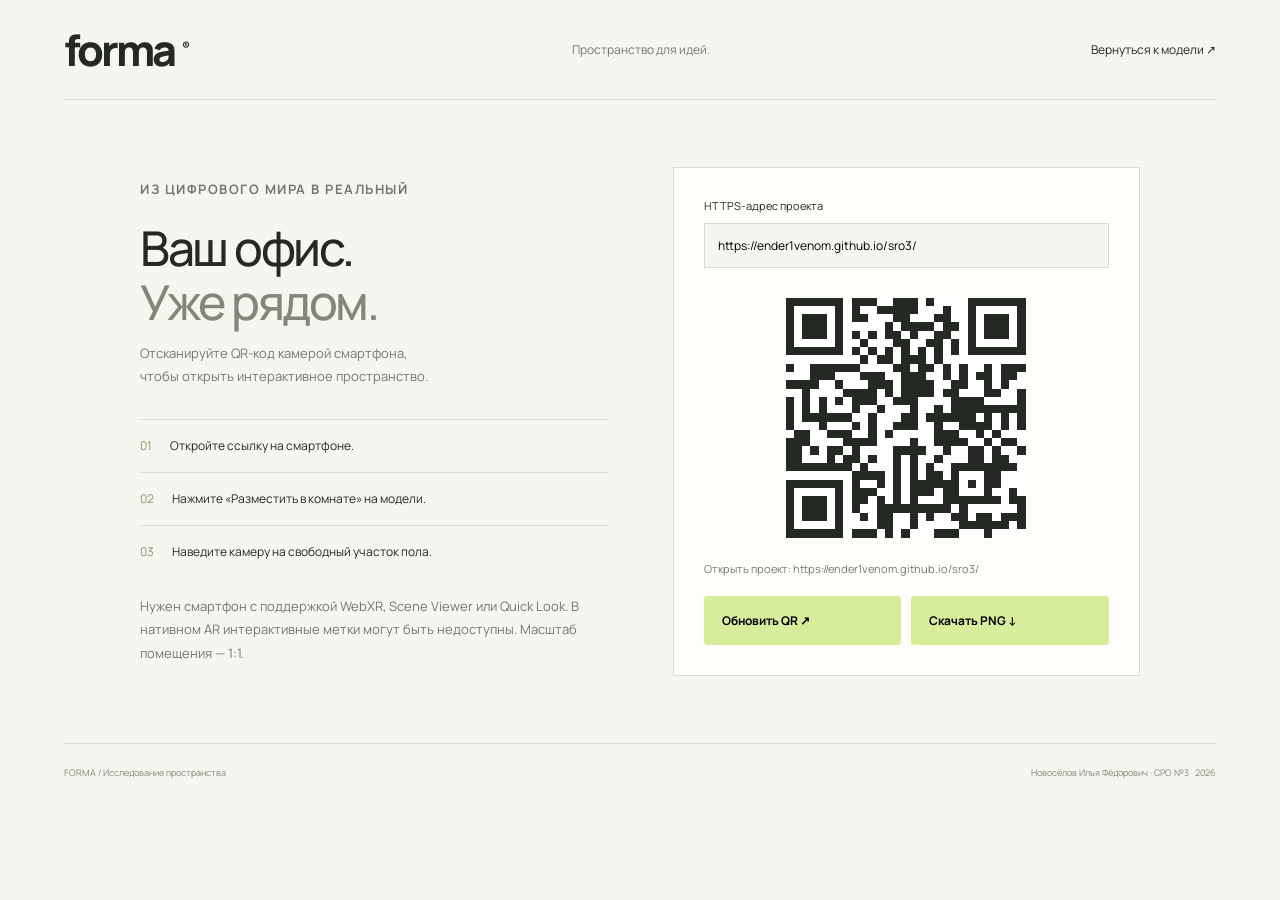
==== qr.html @ efaa91f0 "Redesign FORMA AR office for SRO 3" ====
<!doctype html><html lang="ru"><head><meta charset="utf-8"><meta name="viewport" content="width=device-width,initial-scale=1"><title>FORMA — открыть в AR · СРО 3</title><link rel="stylesheet" href="styles.css"><script defer src="vendor/qrcode.min.js"></script><script defer src="qr.js"></script></head><body><header><a class="brand" href="index.html">forma<sup>®</sup></a><span class="tagline">Пространство для идей.</span><a href="index.html">Вернуться к модели ↗</a></header><main><section class="qr-layout"><div><p class="eyebrow">ИЗ ЦИФРОВОГО МИРА В РЕАЛЬНЫЙ</p><h1>Ваш офис.<br><span>Уже рядом.</span></h1><p>Отсканируйте QR-код камерой смартфона,<br>чтобы открыть интерактивное пространство.</p><ol class="steps"><li><span>01</span>Откройте ссылку на смартфоне.</li><li><span>02</span>Нажмите «Разместить в комнате» на модели.</li><li><span>03</span>Наведите камеру на свободный участок пола.</li></ol><p>Нужен смартфон с поддержкой WebXR, Scene Viewer или Quick Look. В нативном AR интерактивные метки могут быть недоступны. Масштаб помещения — 1:1.</p></div><div class="qr-card"><label for="url">HTTPS-адрес проекта</label><input id="url" type="url" spellcheck="false" value="https://ender1venom.github.io/sro3/"><div id="qrcode" aria-label="QR-код для открытия проекта"></div><p id="message" role="status"></p><div class="qr-actions"><button class="primary" id="generate">Обновить QR ↗</button><button class="primary" id="save" disabled>Скачать PNG ↓</button></div></div></section></main><footer><span>FORMA / Исследование пространства</span><span>Новосёлов Илья Фёдорович · СРО №3 · 2026</span></footer></body></html>
---- styles.css ----
@import url('https://fonts.googleapis.com/css2?family=Manrope:wght@400;500;600;700;800&display=swap');
:root{--paper:#f6f5f0;--ink:#252923;--muted:#74786e;--line:#d9dcd1;--lime:#d8ed9c}*{box-sizing:border-box}body{margin:0;background:var(--paper);color:var(--ink);font-family:Manrope,Arial,sans-serif}button,input{font:inherit}a{color:inherit;text-decoration:none}button{cursor:pointer}button:focus-visible,a:focus-visible,input:focus-visible{outline:3px solid #638a32;outline-offset:5px}header{height:100px;margin:0 5%;display:flex;align-items:center;justify-content:space-between;border-bottom:1px solid var(--line);font-size:12px}.brand{font-weight:800;font-size:43px;letter-spacing:-3px}.brand sup{font-size:12px;letter-spacing:0;margin-left:8px}.tagline{color:var(--muted)}main{max-width:1600px;margin:auto;padding:0 5%}.intro{display:flex;justify-content:space-between;align-items:flex-end;padding:45px 0 36px}.eyebrow{font-size:9px;letter-spacing:1.5px;font-weight:700}h1{font-size:clamp(32px,3.6vw,60px);letter-spacing:-2.5px;line-height:1.12;margin:20px 0 0;font-weight:500}h1 span{color:#818779}.intro-copy{font-size:12px;line-height:1.8;color:#6d7367;margin:0 0 4px 25px}.workspace{display:grid;grid-template-columns:minmax(0,1fr) 340px;border:1px solid var(--line);border-radius:3px;overflow:hidden}.scene{position:relative;background:radial-gradient(ellipse at 45% 45%,#fafbf4,#e5e9dc);min-width:0}.scene-top{position:absolute;top:24px;left:25px;right:25px;display:flex;justify-content:space-between;align-items:center;z-index:1;pointer-events:none;font-size:9px;letter-spacing:1.5px;color:#707b66}.pill{border:1px solid #a8b29d;border-radius:30px;padding:8px 12px}model-viewer{display:block;width:100%;height:590px;--poster-color:transparent}.hotspot{border:1px solid white;width:33px;height:33px;border-radius:50%;background:#303c2a;color:white;font-size:10px;box-shadow:0 0 0 5px #ffffff55}.hotspot:hover,.hotspot.active{background:var(--lime);color:var(--ink)}.scene-bottom{position:absolute;bottom:20px;left:25px;right:22px;display:flex;align-items:center;justify-content:space-between;pointer-events:none}.scene-bottom span{font-size:10px;color:#5e6955}#reset{pointer-events:auto;border:1px solid #bec8b2;background:#f8faf1cc;width:38px;height:38px;border-radius:50%;font-size:24px}aside{padding:29px 27px;background:#fffefa;border-left:1px solid var(--line);display:flex;flex-direction:column}.panel-heading{display:flex;justify-content:space-between;align-items:center;font-size:11px}h2{font-size:26px;line-height:1.25;letter-spacing:-1px;font-weight:500;margin:24px 0 12px}.muted{font-size:12px;line-height:1.7;color:var(--muted);margin:0 0 24px}.object{width:100%;display:flex;align-items:center;gap:17px;padding:15px 10px;border:0;border-top:1px solid var(--line);background:transparent;text-align:left;font-size:12px}.object span{font-size:10px;color:#737e64}.object b{margin-left:auto;font-size:18px;font-weight:400}.object.active{background:#eff3e7}.object-list{border-bottom:1px solid var(--line)}.object-info{margin-top:18px}.object-info .eyebrow{font-size:8px;color:#7c866e;letter-spacing:1.2px}h3{font-size:15px;font-weight:600;margin:10px 0}.object-info>p:last-child{font-size:12px;line-height:1.7;color:#73786c;margin:0 0 18px}.primary{display:flex;align-items:center;justify-content:space-between;background:var(--lime);border:0;border-radius:3px;font-size:12px;font-weight:700;padding:16px 18px}.primary:hover{background:#c9e28b}.phone-link{margin-top:auto}.ar-note{text-align:center;font-size:9px;color:#818877;margin:10px 0 0}.ar-button{position:absolute;bottom:75px;left:25px}.swatches{display:flex;gap:12px;margin:12px 0 20px}.swatch{width:25px;height:25px;background:var(--color);border:3px solid white;border-radius:50%;outline:1px solid #d3d9c9}.swatch.selected{outline:2px solid #424c37}.color-label{font-size:10px;display:flex;justify-content:space-between}.specs{display:grid;grid-template-columns:1fr 1.5fr 1fr 1.7fr;padding:30px 0 34px}.specs>div{padding-left:24px;border-left:1px solid var(--line)}.specs>div:first-child{padding-left:0;border:0}.specs span{font-size:9px;letter-spacing:1.3px;color:#7d8474}.specs p{font-size:27px;margin:13px 0 0;letter-spacing:-1px}.specs small{font-size:12px;letter-spacing:0;color:#7b8272}.specs .guide p{font-size:11px;letter-spacing:0;line-height:1.8}footer{margin:0 5%;padding:22px 0;border-top:1px solid var(--line);display:flex;justify-content:space-between;font-size:9px;color:#818877}.qr-layout{max-width:1000px;margin:65px auto;display:grid;grid-template-columns:1fr 1fr;gap:65px;align-items:center}.qr-layout h1{font-size:48px}.qr-layout p{font-size:13px;line-height:1.8;color:var(--muted)}.qr-card{padding:30px;background:#fffefa;border:1px solid var(--line)}.qr-card label{display:block;font-size:11px;margin-bottom:10px}.qr-card input{width:100%;padding:13px;border:1px solid var(--line);background:var(--paper);font-size:12px}.qr-actions{display:flex;gap:10px;margin-top:18px}.qr-actions button{flex:1}.qr-actions button:disabled{opacity:.45;cursor:default}#qrcode{display:flex;justify-content:center;min-height:260px;align-items:center;margin-top:20px}#qrcode img{max-width:100%}.qr-card #message{font-size:11px;overflow-wrap:anywhere}.steps{padding:0;list-style:none;margin-top:30px}.steps li{padding:16px 0;border-top:1px solid var(--line);font-size:12px;line-height:1.7}.steps span{margin-right:18px;color:#87966f}@media(max-width:1000px){.workspace{grid-template-columns:minmax(0,1fr) 300px}aside{padding:24px 20px}model-viewer{height:610px}.specs{grid-template-columns:1fr 1.5fr 1fr}.guide{display:none}}@media(max-width:700px){header{height:78px;font-size:10px}.brand{font-size:35px}.tagline{display:none}.intro{padding:32px 0 26px}.intro-copy{display:none}h1{letter-spacing:-1.5px;font-size:34px}.eyebrow{font-size:8px}.workspace{grid-template-columns:1fr}.scene-top{top:18px;left:18px;right:18px;font-size:7px}model-viewer{height:400px}aside{border-left:0;border-top:1px solid var(--line);padding:24px}aside h2 br,.muted br{display:none}.specs{gap:10px;padding:25px 0}.specs>div{padding-left:12px}.specs p{font-size:19px}.specs span{font-size:7px;letter-spacing:.5px}.specs small{display:block;font-size:10px;margin-top:5px}footer{gap:20px;line-height:1.8}footer span:last-child{text-align:right}.qr-layout{grid-template-columns:1fr;gap:25px;margin:35px auto}.qr-layout h1{font-size:38px}.qr-card{padding:22px}}
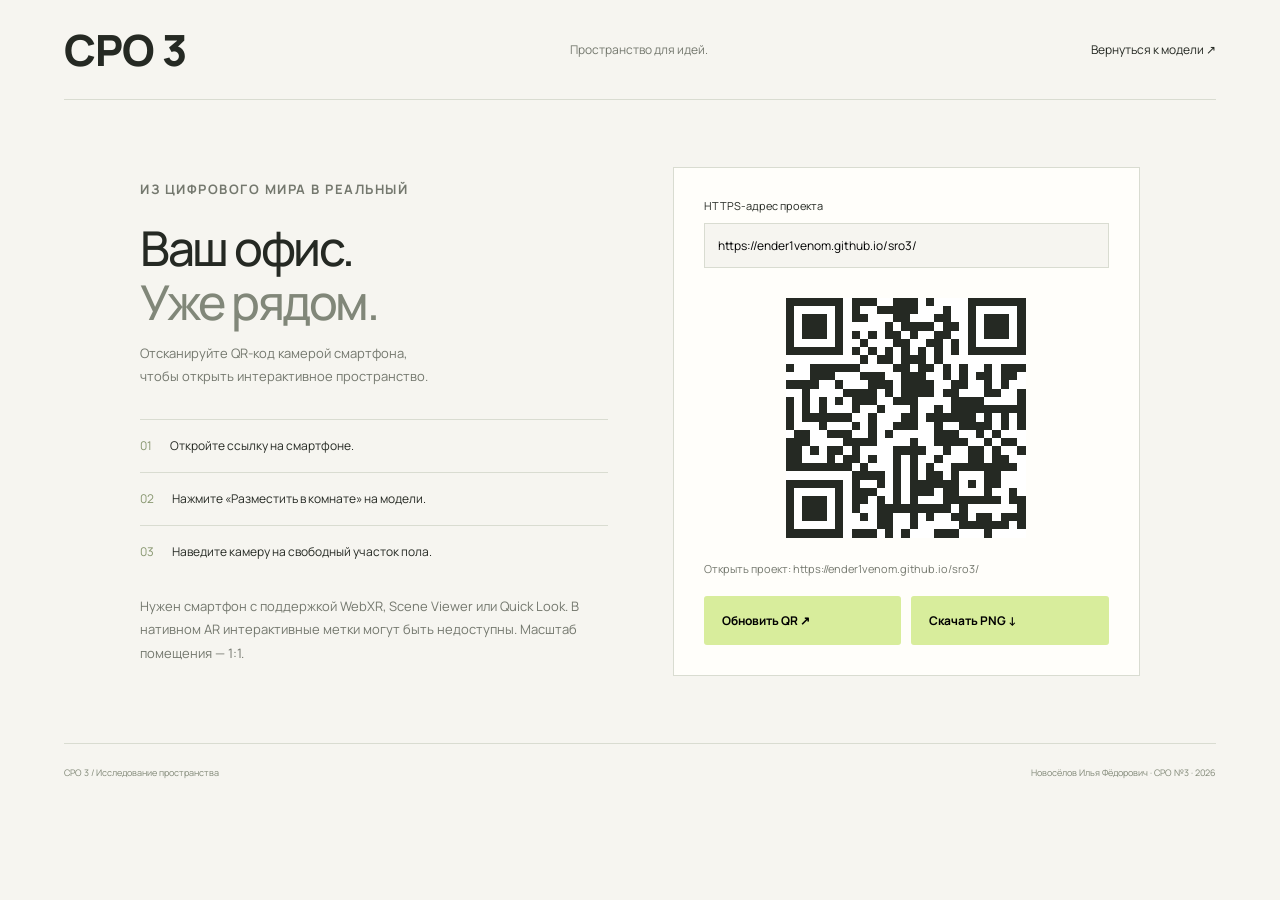
==== commit 259bbeca: "Rename site branding to SRO 3" ====
--- a/qr.html
+++ b/qr.html
@@ -1 +1 @@
-<!doctype html><html lang="ru"><head><meta charset="utf-8"><meta name="viewport" content="width=device-width,initial-scale=1"><title>FORMA — открыть в AR · СРО 3</title><link rel="stylesheet" href="styles.css"><script defer src="vendor/qrcode.min.js"></script><script defer src="qr.js"></script></head><body><header><a class="brand" href="index.html">forma<sup>®</sup></a><span class="tagline">Пространство для идей.</span><a href="index.html">Вернуться к модели ↗</a></header><main><section class="qr-layout"><div><p class="eyebrow">ИЗ ЦИФРОВОГО МИРА В РЕАЛЬНЫЙ</p><h1>Ваш офис.<br><span>Уже рядом.</span></h1><p>Отсканируйте QR-код камерой смартфона,<br>чтобы открыть интерактивное пространство.</p><ol class="steps"><li><span>01</span>Откройте ссылку на смартфоне.</li><li><span>02</span>Нажмите «Разместить в комнате» на модели.</li><li><span>03</span>Наведите камеру на свободный участок пола.</li></ol><p>Нужен смартфон с поддержкой WebXR, Scene Viewer или Quick Look. В нативном AR интерактивные метки могут быть недоступны. Масштаб помещения — 1:1.</p></div><div class="qr-card"><label for="url">HTTPS-адрес проекта</label><input id="url" type="url" spellcheck="false" value="https://ender1venom.github.io/sro3/"><div id="qrcode" aria-label="QR-код для открытия проекта"></div><p id="message" role="status"></p><div class="qr-actions"><button class="primary" id="generate">Обновить QR ↗</button><button class="primary" id="save" disabled>Скачать PNG ↓</button></div></div></section></main><footer><span>FORMA / Исследование пространства</span><span>Новосёлов Илья Фёдорович · СРО №3 · 2026</span></footer></body></html>
+<!doctype html><html lang="ru"><head><meta charset="utf-8"><meta name="viewport" content="width=device-width,initial-scale=1"><title>СРО 3 — открыть в AR</title><link rel="icon" href="favicon.svg" type="image/svg+xml"><link rel="stylesheet" href="styles.css"><script defer src="vendor/qrcode.min.js"></script><script defer src="qr.js"></script></head><body><header><a class="brand" href="index.html">СРО 3</a><span class="tagline">Пространство для идей.</span><a href="index.html">Вернуться к модели ↗</a></header><main><section class="qr-layout"><div><p class="eyebrow">ИЗ ЦИФРОВОГО МИРА В РЕАЛЬНЫЙ</p><h1>Ваш офис.<br><span>Уже рядом.</span></h1><p>Отсканируйте QR-код камерой смартфона,<br>чтобы открыть интерактивное пространство.</p><ol class="steps"><li><span>01</span>Откройте ссылку на смартфоне.</li><li><span>02</span>Нажмите «Разместить в комнате» на модели.</li><li><span>03</span>Наведите камеру на свободный участок пола.</li></ol><p>Нужен смартфон с поддержкой WebXR, Scene Viewer или Quick Look. В нативном AR интерактивные метки могут быть недоступны. Масштаб помещения — 1:1.</p></div><div class="qr-card"><label for="url">HTTPS-адрес проекта</label><input id="url" type="url" spellcheck="false" value="https://ender1venom.github.io/sro3/"><div id="qrcode" aria-label="QR-код для открытия проекта"></div><p id="message" role="status"></p><div class="qr-actions"><button class="primary" id="generate">Обновить QR ↗</button><button class="primary" id="save" disabled>Скачать PNG ↓</button></div></div></section></main><footer><span>СРО 3 / Исследование пространства</span><span>Новосёлов Илья Фёдорович · СРО №3 · 2026</span></footer></body></html>
--- a/styles.css
+++ b/styles.css
@@ -1,2 +1,2 @@
 @import url('https://fonts.googleapis.com/css2?family=Manrope:wght@400;500;600;700;800&display=swap');
-:root{--paper:#f6f5f0;--ink:#252923;--muted:#74786e;--line:#d9dcd1;--lime:#d8ed9c}*{box-sizing:border-box}body{margin:0;background:var(--paper);color:var(--ink);font-family:Manrope,Arial,sans-serif}button,input{font:inherit}a{color:inherit;text-decoration:none}button{cursor:pointer}button:focus-visible,a:focus-visible,input:focus-visible{outline:3px solid #638a32;outline-offset:5px}header{height:100px;margin:0 5%;display:flex;align-items:center;justify-content:space-between;border-bottom:1px solid var(--line);font-size:12px}.brand{font-weight:800;font-size:43px;letter-spacing:-3px}.brand sup{font-size:12px;letter-spacing:0;margin-left:8px}.tagline{color:var(--muted)}main{max-width:1600px;margin:auto;padding:0 5%}.intro{display:flex;justify-content:space-between;align-items:flex-end;padding:45px 0 36px}.eyebrow{font-size:9px;letter-spacing:1.5px;font-weight:700}h1{font-size:clamp(32px,3.6vw,60px);letter-spacing:-2.5px;line-height:1.12;margin:20px 0 0;font-weight:500}h1 span{color:#818779}.intro-copy{font-size:12px;line-height:1.8;color:#6d7367;margin:0 0 4px 25px}.workspace{display:grid;grid-template-columns:minmax(0,1fr) 340px;border:1px solid var(--line);border-radius:3px;overflow:hidden}.scene{position:relative;background:radial-gradient(ellipse at 45% 45%,#fafbf4,#e5e9dc);min-width:0}.scene-top{position:absolute;top:24px;left:25px;right:25px;display:flex;justify-content:space-between;align-items:center;z-index:1;pointer-events:none;font-size:9px;letter-spacing:1.5px;color:#707b66}.pill{border:1px solid #a8b29d;border-radius:30px;padding:8px 12px}model-viewer{display:block;width:100%;height:590px;--poster-color:transparent}.hotspot{border:1px solid white;width:33px;height:33px;border-radius:50%;background:#303c2a;color:white;font-size:10px;box-shadow:0 0 0 5px #ffffff55}.hotspot:hover,.hotspot.active{background:var(--lime);color:var(--ink)}.scene-bottom{position:absolute;bottom:20px;left:25px;right:22px;display:flex;align-items:center;justify-content:space-between;pointer-events:none}.scene-bottom span{font-size:10px;color:#5e6955}#reset{pointer-events:auto;border:1px solid #bec8b2;background:#f8faf1cc;width:38px;height:38px;border-radius:50%;font-size:24px}aside{padding:29px 27px;background:#fffefa;border-left:1px solid var(--line);display:flex;flex-direction:column}.panel-heading{display:flex;justify-content:space-between;align-items:center;font-size:11px}h2{font-size:26px;line-height:1.25;letter-spacing:-1px;font-weight:500;margin:24px 0 12px}.muted{font-size:12px;line-height:1.7;color:var(--muted);margin:0 0 24px}.object{width:100%;display:flex;align-items:center;gap:17px;padding:15px 10px;border:0;border-top:1px solid var(--line);background:transparent;text-align:left;font-size:12px}.object span{font-size:10px;color:#737e64}.object b{margin-left:auto;font-size:18px;font-weight:400}.object.active{background:#eff3e7}.object-list{border-bottom:1px solid var(--line)}.object-info{margin-top:18px}.object-info .eyebrow{font-size:8px;color:#7c866e;letter-spacing:1.2px}h3{font-size:15px;font-weight:600;margin:10px 0}.object-info>p:last-child{font-size:12px;line-height:1.7;color:#73786c;margin:0 0 18px}.primary{display:flex;align-items:center;justify-content:space-between;background:var(--lime);border:0;border-radius:3px;font-size:12px;font-weight:700;padding:16px 18px}.primary:hover{background:#c9e28b}.phone-link{margin-top:auto}.ar-note{text-align:center;font-size:9px;color:#818877;margin:10px 0 0}.ar-button{position:absolute;bottom:75px;left:25px}.swatches{display:flex;gap:12px;margin:12px 0 20px}.swatch{width:25px;height:25px;background:var(--color);border:3px solid white;border-radius:50%;outline:1px solid #d3d9c9}.swatch.selected{outline:2px solid #424c37}.color-label{font-size:10px;display:flex;justify-content:space-between}.specs{display:grid;grid-template-columns:1fr 1.5fr 1fr 1.7fr;padding:30px 0 34px}.specs>div{padding-left:24px;border-left:1px solid var(--line)}.specs>div:first-child{padding-left:0;border:0}.specs span{font-size:9px;letter-spacing:1.3px;color:#7d8474}.specs p{font-size:27px;margin:13px 0 0;letter-spacing:-1px}.specs small{font-size:12px;letter-spacing:0;color:#7b8272}.specs .guide p{font-size:11px;letter-spacing:0;line-height:1.8}footer{margin:0 5%;padding:22px 0;border-top:1px solid var(--line);display:flex;justify-content:space-between;font-size:9px;color:#818877}.qr-layout{max-width:1000px;margin:65px auto;display:grid;grid-template-columns:1fr 1fr;gap:65px;align-items:center}.qr-layout h1{font-size:48px}.qr-layout p{font-size:13px;line-height:1.8;color:var(--muted)}.qr-card{padding:30px;background:#fffefa;border:1px solid var(--line)}.qr-card label{display:block;font-size:11px;margin-bottom:10px}.qr-card input{width:100%;padding:13px;border:1px solid var(--line);background:var(--paper);font-size:12px}.qr-actions{display:flex;gap:10px;margin-top:18px}.qr-actions button{flex:1}.qr-actions button:disabled{opacity:.45;cursor:default}#qrcode{display:flex;justify-content:center;min-height:260px;align-items:center;margin-top:20px}#qrcode img{max-width:100%}.qr-card #message{font-size:11px;overflow-wrap:anywhere}.steps{padding:0;list-style:none;margin-top:30px}.steps li{padding:16px 0;border-top:1px solid var(--line);font-size:12px;line-height:1.7}.steps span{margin-right:18px;color:#87966f}@media(max-width:1000px){.workspace{grid-template-columns:minmax(0,1fr) 300px}aside{padding:24px 20px}model-viewer{height:610px}.specs{grid-template-columns:1fr 1.5fr 1fr}.guide{display:none}}@media(max-width:700px){header{height:78px;font-size:10px}.brand{font-size:35px}.tagline{display:none}.intro{padding:32px 0 26px}.intro-copy{display:none}h1{letter-spacing:-1.5px;font-size:34px}.eyebrow{font-size:8px}.workspace{grid-template-columns:1fr}.scene-top{top:18px;left:18px;right:18px;font-size:7px}model-viewer{height:400px}aside{border-left:0;border-top:1px solid var(--line);padding:24px}aside h2 br,.muted br{display:none}.specs{gap:10px;padding:25px 0}.specs>div{padding-left:12px}.specs p{font-size:19px}.specs span{font-size:7px;letter-spacing:.5px}.specs small{display:block;font-size:10px;margin-top:5px}footer{gap:20px;line-height:1.8}footer span:last-child{text-align:right}.qr-layout{grid-template-columns:1fr;gap:25px;margin:35px auto}.qr-layout h1{font-size:38px}.qr-card{padding:22px}}
+:root{--paper:#f6f5f0;--ink:#252923;--muted:#74786e;--line:#d9dcd1;--lime:#d8ed9c}*{box-sizing:border-box}body{margin:0;background:var(--paper);color:var(--ink);font-family:Manrope,Arial,sans-serif}button,input{font:inherit}a{color:inherit;text-decoration:none}button{cursor:pointer}button:focus-visible,a:focus-visible,input:focus-visible{outline:3px solid #638a32;outline-offset:5px}header{height:100px;margin:0 5%;display:flex;align-items:center;justify-content:space-between;border-bottom:1px solid var(--line);font-size:12px}.brand{font-weight:800;font-size:43px;letter-spacing:-1px}.brand sup{font-size:12px;letter-spacing:0;margin-left:8px}.tagline{color:var(--muted)}main{max-width:1600px;margin:auto;padding:0 5%}.intro{display:flex;justify-content:space-between;align-items:flex-end;padding:45px 0 36px}.eyebrow{font-size:9px;letter-spacing:1.5px;font-weight:700}h1{font-size:clamp(32px,3.6vw,60px);letter-spacing:-2.5px;line-height:1.12;margin:20px 0 0;font-weight:500}h1 span{color:#818779}.intro-copy{font-size:12px;line-height:1.8;color:#6d7367;margin:0 0 4px 25px}.workspace{display:grid;grid-template-columns:minmax(0,1fr) 340px;border:1px solid var(--line);border-radius:3px;overflow:hidden}.scene{position:relative;background:radial-gradient(ellipse at 45% 45%,#fafbf4,#e5e9dc);min-width:0}.scene-top{position:absolute;top:24px;left:25px;right:25px;display:flex;justify-content:space-between;align-items:center;z-index:1;pointer-events:none;font-size:9px;letter-spacing:1.5px;color:#707b66}.pill{border:1px solid #a8b29d;border-radius:30px;padding:8px 12px}model-viewer{display:block;width:100%;height:590px;--poster-color:transparent}.hotspot{border:1px solid white;width:33px;height:33px;border-radius:50%;background:#303c2a;color:white;font-size:10px;box-shadow:0 0 0 5px #ffffff55}.hotspot:hover,.hotspot.active{background:var(--lime);color:var(--ink)}.scene-bottom{position:absolute;bottom:20px;left:25px;right:22px;display:flex;align-items:center;justify-content:space-between;pointer-events:none}.scene-bottom span{font-size:10px;color:#5e6955}#reset{pointer-events:auto;border:1px solid #bec8b2;background:#f8faf1cc;width:38px;height:38px;border-radius:50%;font-size:24px}aside{padding:29px 27px;background:#fffefa;border-left:1px solid var(--line);display:flex;flex-direction:column}.panel-heading{display:flex;justify-content:space-between;align-items:center;font-size:11px}h2{font-size:26px;line-height:1.25;letter-spacing:-1px;font-weight:500;margin:24px 0 12px}.muted{font-size:12px;line-height:1.7;color:var(--muted);margin:0 0 24px}.object{width:100%;display:flex;align-items:center;gap:17px;padding:15px 10px;border:0;border-top:1px solid var(--line);background:transparent;text-align:left;font-size:12px}.object span{font-size:10px;color:#737e64}.object b{margin-left:auto;font-size:18px;font-weight:400}.object.active{background:#eff3e7}.object-list{border-bottom:1px solid var(--line)}.object-info{margin-top:18px}.object-info .eyebrow{font-size:8px;color:#7c866e;letter-spacing:1.2px}h3{font-size:15px;font-weight:600;margin:10px 0}.object-info>p:last-child{font-size:12px;line-height:1.7;color:#73786c;margin:0 0 18px}.primary{display:flex;align-items:center;justify-content:space-between;background:var(--lime);border:0;border-radius:3px;font-size:12px;font-weight:700;padding:16px 18px}.primary:hover{background:#c9e28b}.phone-link{margin-top:auto}.ar-note{text-align:center;font-size:9px;color:#818877;margin:10px 0 0}.ar-button{position:absolute;bottom:75px;left:25px}.swatches{display:flex;gap:12px;margin:12px 0 20px}.swatch{width:25px;height:25px;background:var(--color);border:3px solid white;border-radius:50%;outline:1px solid #d3d9c9}.swatch.selected{outline:2px solid #424c37}.color-label{font-size:10px;display:flex;justify-content:space-between}.specs{display:grid;grid-template-columns:1fr 1.5fr 1fr 1.7fr;padding:30px 0 34px}.specs>div{padding-left:24px;border-left:1px solid var(--line)}.specs>div:first-child{padding-left:0;border:0}.specs span{font-size:9px;letter-spacing:1.3px;color:#7d8474}.specs p{font-size:27px;margin:13px 0 0;letter-spacing:-1px}.specs small{font-size:12px;letter-spacing:0;color:#7b8272}.specs .guide p{font-size:11px;letter-spacing:0;line-height:1.8}footer{margin:0 5%;padding:22px 0;border-top:1px solid var(--line);display:flex;justify-content:space-between;font-size:9px;color:#818877}.qr-layout{max-width:1000px;margin:65px auto;display:grid;grid-template-columns:1fr 1fr;gap:65px;align-items:center}.qr-layout h1{font-size:48px}.qr-layout p{font-size:13px;line-height:1.8;color:var(--muted)}.qr-card{padding:30px;background:#fffefa;border:1px solid var(--line)}.qr-card label{display:block;font-size:11px;margin-bottom:10px}.qr-card input{width:100%;padding:13px;border:1px solid var(--line);background:var(--paper);font-size:12px}.qr-actions{display:flex;gap:10px;margin-top:18px}.qr-actions button{flex:1}.qr-actions button:disabled{opacity:.45;cursor:default}#qrcode{display:flex;justify-content:center;min-height:260px;align-items:center;margin-top:20px}#qrcode img{max-width:100%}.qr-card #message{font-size:11px;overflow-wrap:anywhere}.steps{padding:0;list-style:none;margin-top:30px}.steps li{padding:16px 0;border-top:1px solid var(--line);font-size:12px;line-height:1.7}.steps span{margin-right:18px;color:#87966f}@media(max-width:1000px){.workspace{grid-template-columns:minmax(0,1fr) 300px}aside{padding:24px 20px}model-viewer{height:610px}.specs{grid-template-columns:1fr 1.5fr 1fr}.guide{display:none}}@media(max-width:700px){header{height:78px;font-size:10px}.brand{font-size:35px}.tagline{display:none}.intro{padding:32px 0 26px}.intro-copy{display:none}h1{letter-spacing:-1.5px;font-size:34px}.eyebrow{font-size:8px}.workspace{grid-template-columns:1fr}.scene-top{top:18px;left:18px;right:18px;font-size:7px}model-viewer{height:400px}aside{border-left:0;border-top:1px solid var(--line);padding:24px}aside h2 br,.muted br{display:none}.specs{gap:10px;padding:25px 0}.specs>div{padding-left:12px}.specs p{font-size:19px}.specs span{font-size:7px;letter-spacing:.5px}.specs small{display:block;font-size:10px;margin-top:5px}footer{gap:20px;line-height:1.8}footer span:last-child{text-align:right}.qr-layout{grid-template-columns:1fr;gap:25px;margin:35px auto}.qr-layout h1{font-size:38px}.qr-card{padding:22px}}
